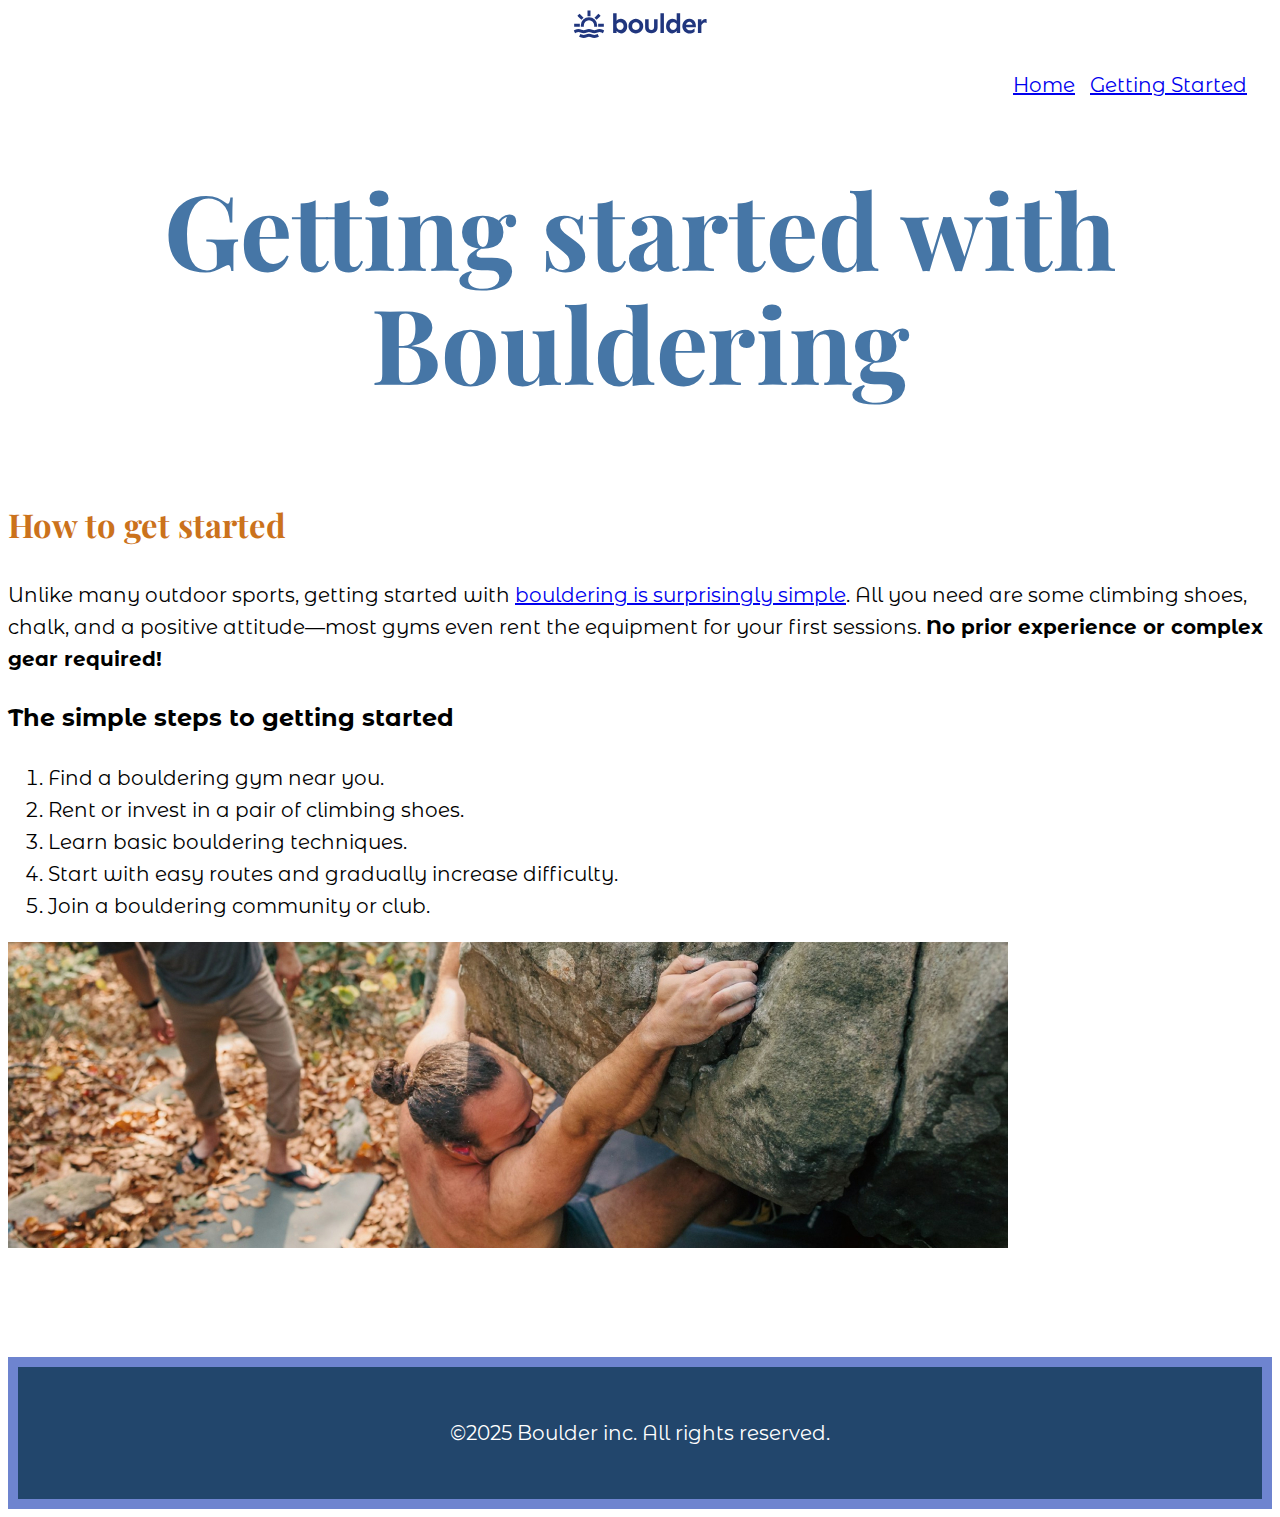
==== getting-started.html @ f8ac372c "project first commit" ====
<!DOCTYPE html>
<html>
    <head>
        <meta charset="UTF-8" />
        <meta name="viewport" content="width=device-width, initial-scale=1.0" />
        <title>Bouldering Website</title>
    
        <!--=============== FAVICON ===============-->
        <link href="/resources/images/favicon.ico" type="image/ico" sizes="32x32" rel="icon">
        <!--=============== Core theme CSS ===============-->
        <link href="/resources/css/style.css" rel="stylesheet" />
    </head>
    <body>
        <!--===============HEADER==============-->
        <header>
            <!-- logo -->
            <img src="./resources/images/logo.svg" alt="Boulder inc." />
            <!--===============NAVIGATION==============-->
            <nav>
                <ul class="menu">
                    <li class="menu-item">
                        <a href="./index.html">Home</a>
                    </li>
                    <li class="menu-item">
                        <a href="./getting-started.html">Getting Started</a>
                    </li>
                </ul>
             </nav>
        </header>

        <!--=============== MAIN ===============-->
        <main>
            <h1>Getting started with Bouldering</h1>
           
            <section>
                <h2>How to get started</h2>
                <p>Unlike many outdoor sports, getting started with <a href="./index.html">bouldering is surprisingly simple</a>. All you need are some climbing shoes, chalk, and a positive attitude—most gyms even rent the equipment for your first sessions. <strong>No prior experience or complex gear required!</strong></p>

                <!-- <img src="./resources/images/simple-steps.jpg" alt="A lady is doing a bouldering climbing in the gym." /> 
                <h3>Know Before You Go</h3>
                <p>Before you start climbing, learn proper falling technique and always check your landing zone. Taking basic safety precautions and learning gym etiquette will help ensure a fun and injury-free experience.</p> -->

                <h3>The simple steps to getting started</h3>
                <oL>
                    <li>Find a bouldering gym near you.</li>
                    <li>Rent or invest in a pair of climbing shoes.</li>
                    <li>Learn basic bouldering techniques.</li>
                    <li>Start with easy routes and gradually increase difficulty.</li>
                    <li>Join a bouldering community or club.</li>
                </oL>
                <img src="./resources/images/getting-started-outdoors.jpg" alt="An overhead angle of  a shirtless man climbing a boulder outdoors." />
            </section>
        </main>

        <!--=============== FOOTER ===============-->
        <footer>
            <p>©2025 Boulder inc. All rights reserved.</p>
        </footer>

    </body>
</html>
---- resources/css/style.css ----
@import url('https://fonts.googleapis.com/css2?family=Montserrat+Alternates:ital,wght@400;0,500;0,600;0,700;&family=Playfair+Display:ital,wght@0,400..900;1,400..900&display=swap');

* {
    box-sizing: border-box;
}

body { 
    font-family: "Montserrat Alternates", "sans-serif";
    font-size: 1.25rem;
    line-height: 1.6;
}

header {
    text-align: center;
}

h1 {
    font-family: "Playfair Display", serif;
    color: #4676A6;
    text-align: center;
    font-size: 6.5rem;
    line-height: 1.1;
}

h2 {
    font-family: "Playfair Display", serif;
    color: #CB721C;
    font-size: 2.05rem;
}

h3 {
    font-size: 1.5rem;
}

section {
    margin-block: 100px;
}

.hero-img {
    display: block;
    margin: atuto;
    width: 100%;
}

.menu {
    display: flex;
    justify-content: right;
    list-style-type: none;
    padding-right: 25px;
}

.menu-item {
    align-items: center;
    padding-left: 15px;
}


footer {
    background-color: #22466C;
    color: #FFFFFF;
    padding-block: 30px;
    text-align: center;
    border: 10px solid #6E84CF;
}
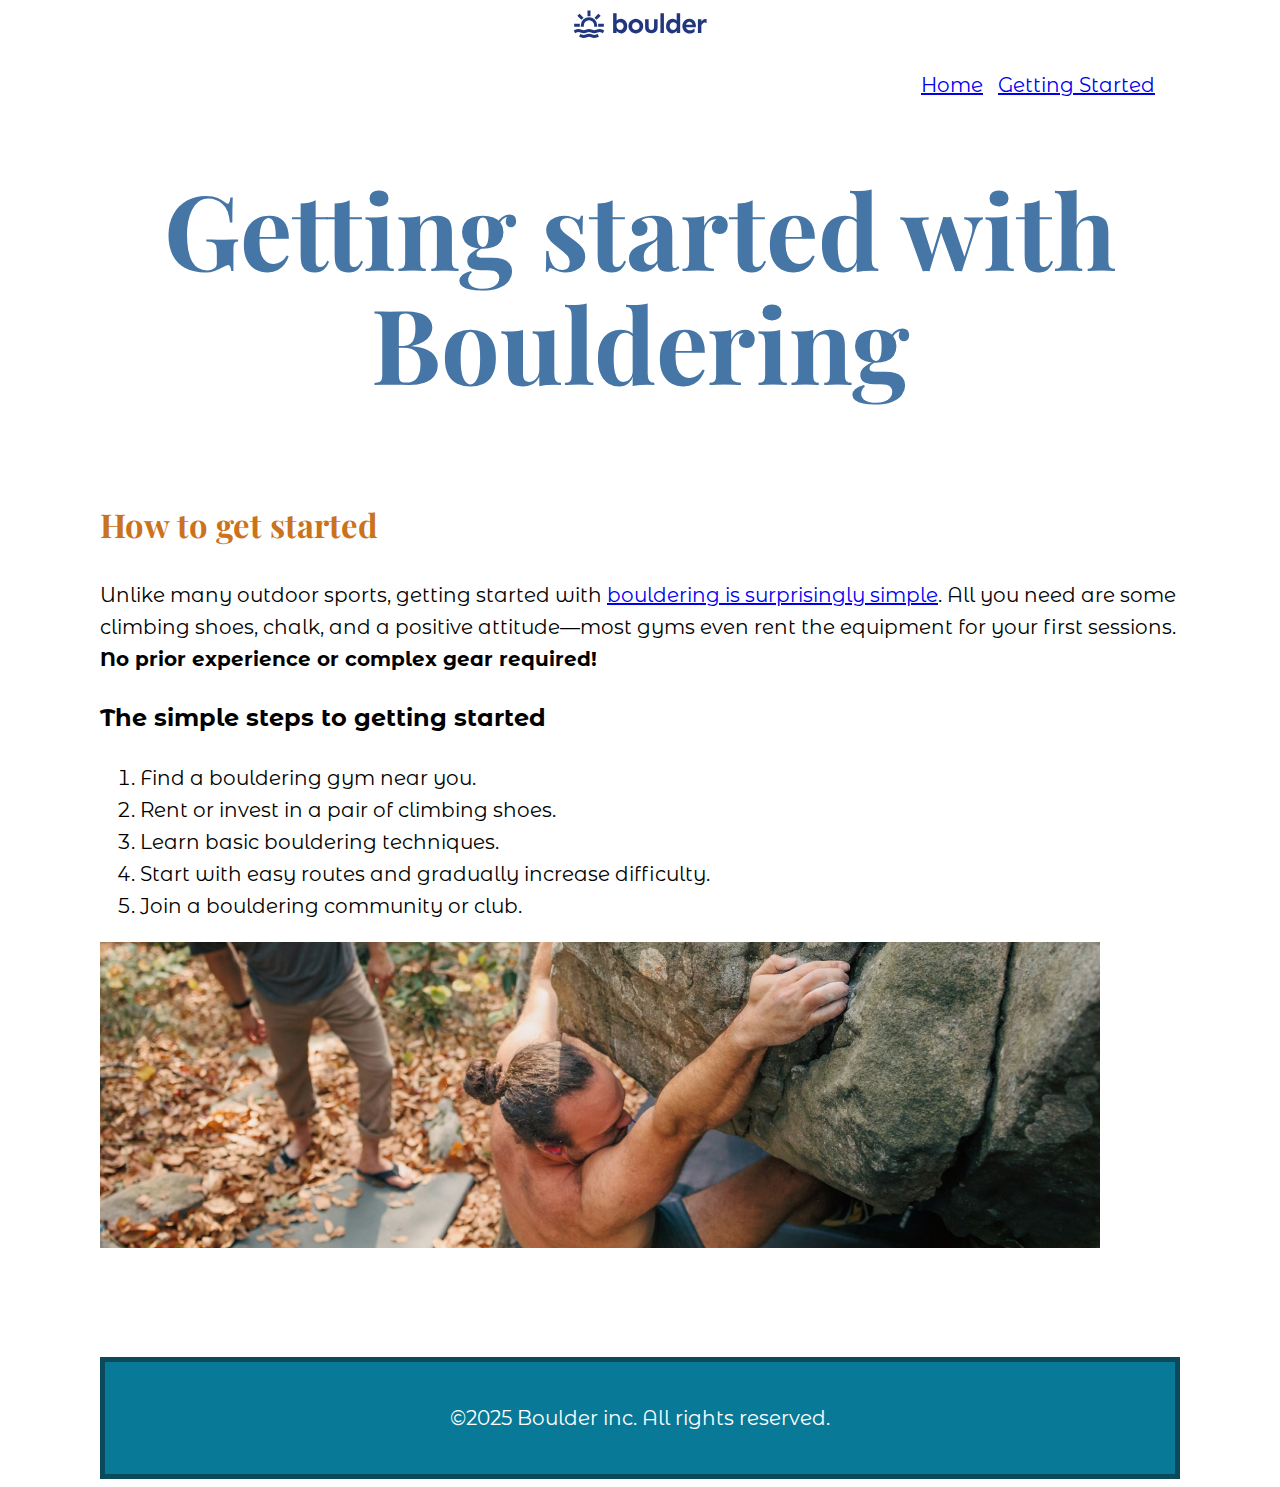
==== commit 35678635: "add teal background to a text" ====
--- a/getting-started.html
+++ b/getting-started.html
@@ -53,7 +53,7 @@
         </main>
 
         <!--=============== FOOTER ===============-->
-        <footer>
+        <footer class="teal-bg">
             <p>©2025 Boulder inc. All rights reserved.</p>
         </footer>
 
--- a/resources/css/style.css
+++ b/resources/css/style.css
@@ -8,6 +8,8 @@
     font-family: "Montserrat Alternates", "sans-serif";
     font-size: 1.25rem;
     line-height: 1.6;
+    margin-inline-start: 100px;
+    margin-inline-end: 100px;
 }
 
 header {
@@ -32,16 +34,6 @@
     font-size: 1.5rem;
 }
 
-section {
-    margin-block: 100px;
-}
-
-.hero-img {
-    display: block;
-    margin: atuto;
-    width: 100%;
-}
-
 .menu {
     display: flex;
     justify-content: right;
@@ -54,11 +46,24 @@
     padding-left: 15px;
 }
 
+section {
+    margin-block: 100px;
+}
+
+.hero-img {
+    display: block;
+    margin: atuto;
+    width: 100%;
+}
+
+.teal-bg {
+    background-color: #087A98;
+    color: #FFFFFF;
+    border: 5px solid #0B4A5A;
+    text-align: center;
+    padding: 20px;
+}
 
 footer {
-    background-color: #22466C;
-    color: #FFFFFF;
-    padding-block: 30px;
     text-align: center;
-    border: 10px solid #6E84CF;
 }
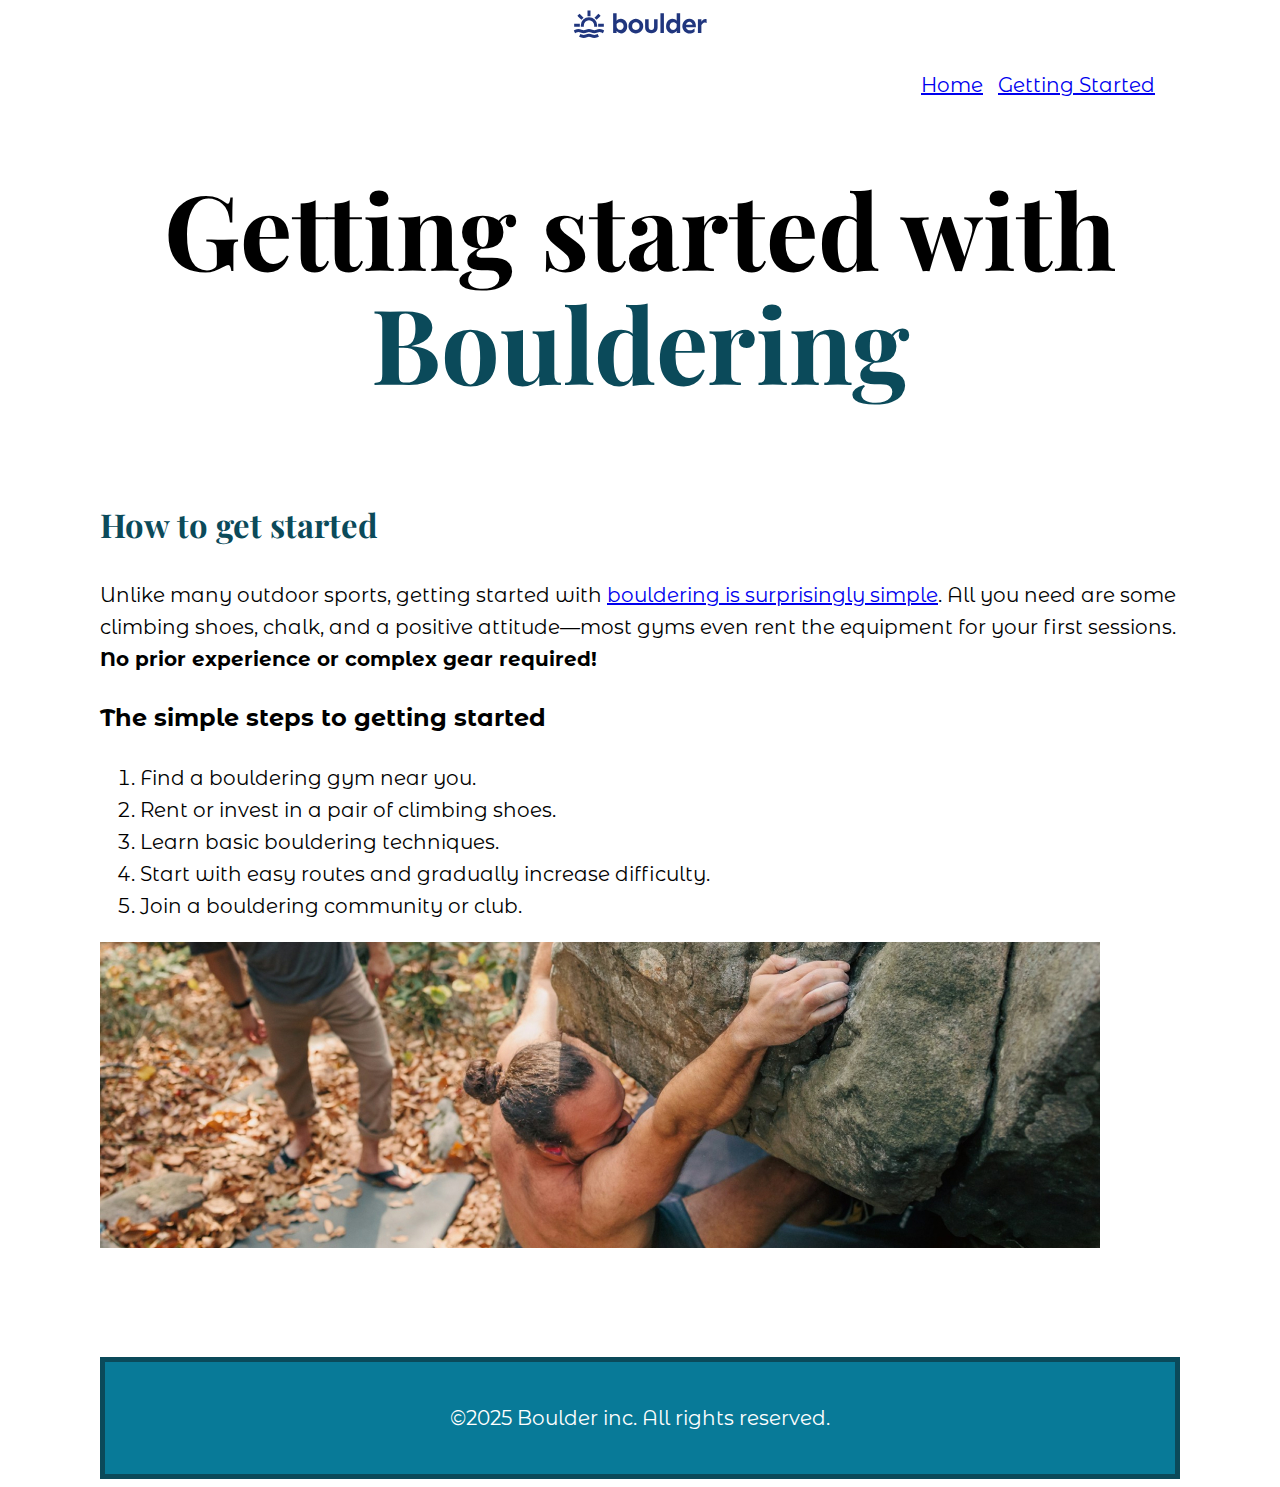
==== commit b91eed02: "add style to the text" ====
--- a/getting-started.html
+++ b/getting-started.html
@@ -30,10 +30,10 @@
 
         <!--=============== MAIN ===============-->
         <main>
-            <h1>Getting started with Bouldering</h1>
+            <h1>Getting started with <span class="teal-text">Bouldering</span></h1>
            
             <section>
-                <h2>How to get started</h2>
+                <h2 class="teal-text">How to get started</h2>
                 <p>Unlike many outdoor sports, getting started with <a href="./index.html">bouldering is surprisingly simple</a>. All you need are some climbing shoes, chalk, and a positive attitude—most gyms even rent the equipment for your first sessions. <strong>No prior experience or complex gear required!</strong></p>
 
                 <!-- <img src="./resources/images/simple-steps.jpg" alt="A lady is doing a bouldering climbing in the gym." /> 
--- a/resources/css/style.css
+++ b/resources/css/style.css
@@ -18,7 +18,6 @@
 
 h1 {
     font-family: "Playfair Display", serif;
-    color: #4676A6;
     text-align: center;
     font-size: 6.5rem;
     line-height: 1.1;
@@ -56,6 +55,10 @@
     width: 100%;
 }
 
+.teal-text {
+    color: #0B4A5A;
+}
+
 .teal-bg {
     background-color: #087A98;
     color: #FFFFFF;
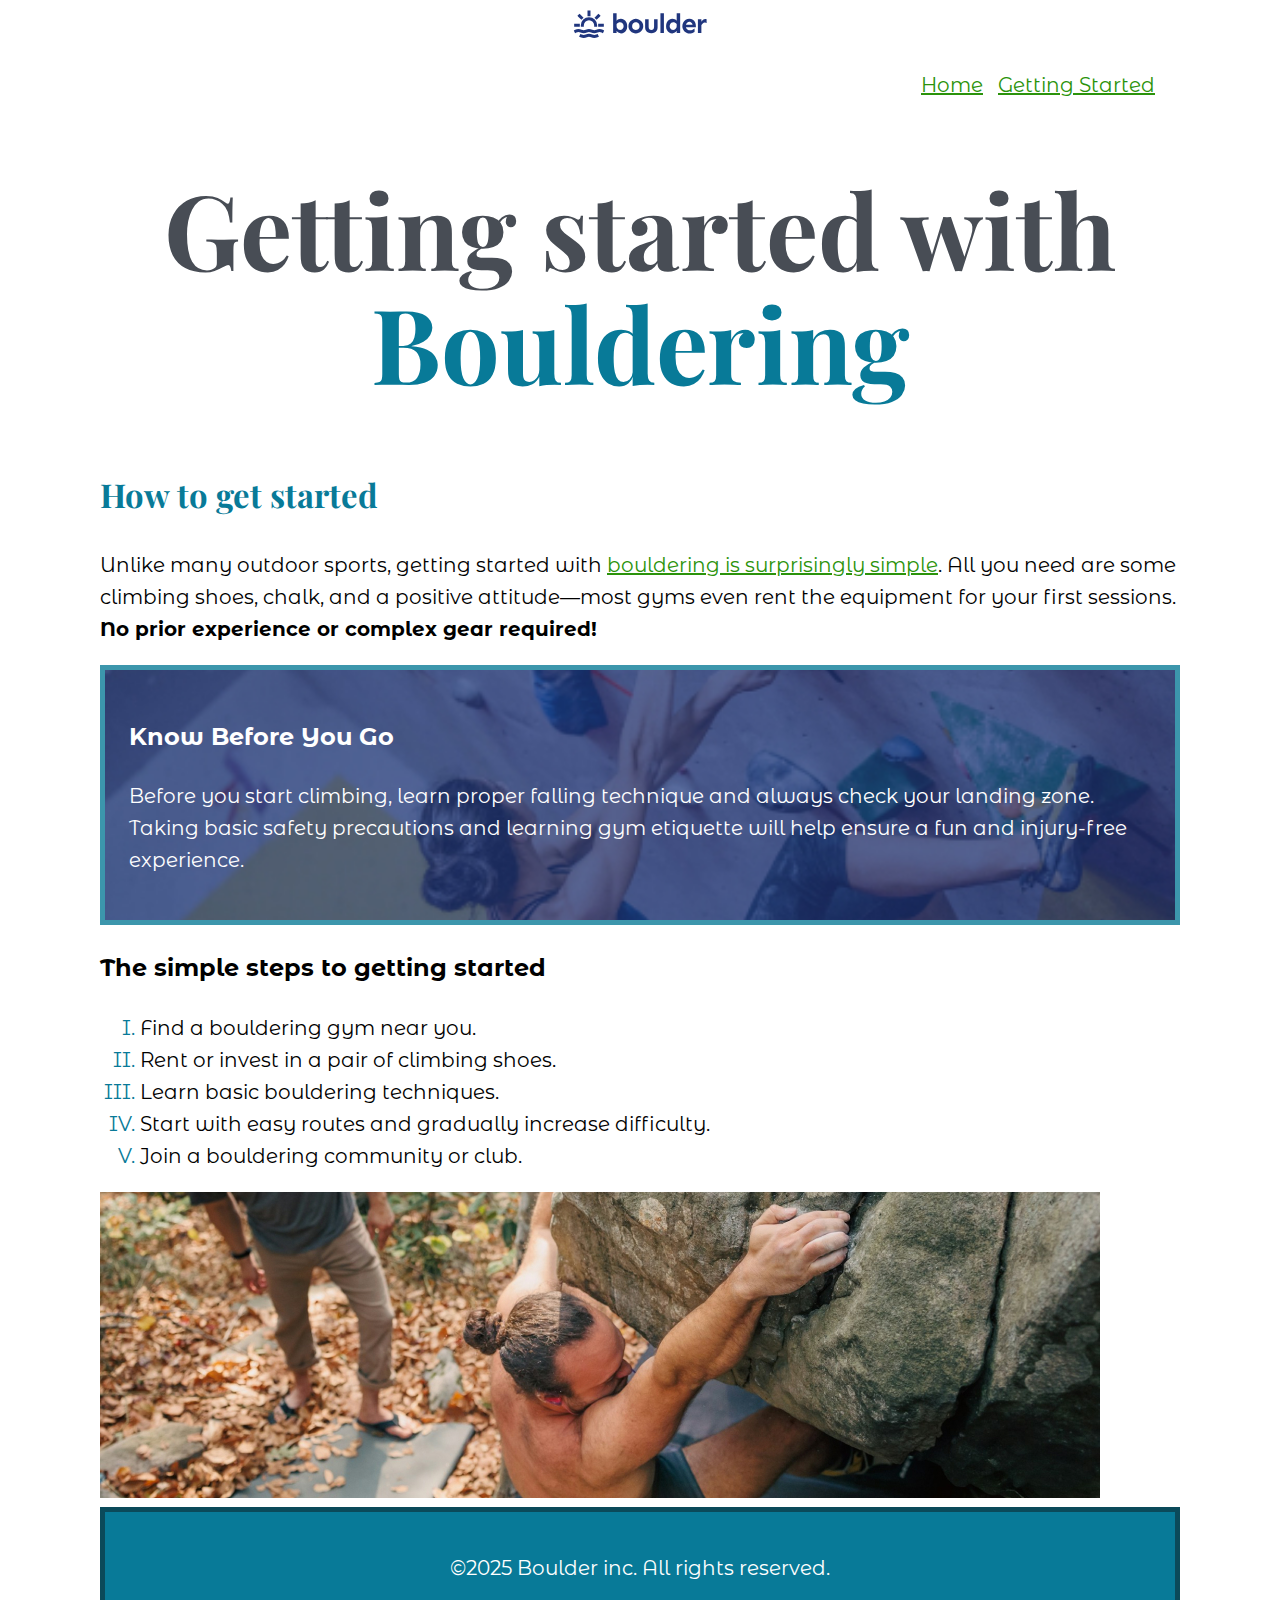
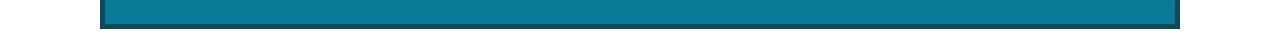
==== commit 4e2e453e: "add background image" ====
--- a/getting-started.html
+++ b/getting-started.html
@@ -36,9 +36,12 @@
                 <h2 class="teal-text">How to get started</h2>
                 <p>Unlike many outdoor sports, getting started with <a href="./index.html">bouldering is surprisingly simple</a>. All you need are some climbing shoes, chalk, and a positive attitude—most gyms even rent the equipment for your first sessions. <strong>No prior experience or complex gear required!</strong></p>
 
-                <!-- <img src="./resources/images/simple-steps.jpg" alt="A lady is doing a bouldering climbing in the gym." /> 
-                <h3>Know Before You Go</h3>
-                <p>Before you start climbing, learn proper falling technique and always check your landing zone. Taking basic safety precautions and learning gym etiquette will help ensure a fun and injury-free experience.</p> -->
+               <div class="climber-bg"> 
+                    <h3>Know Before You Go</h3>
+                    <p>
+                    Before you start climbing, learn proper falling technique and always check your landing zone. Taking basic safety precautions and learning gym etiquette will help ensure a fun and injury-free experience.
+                    </p> 
+                </div>
 
                 <h3>The simple steps to getting started</h3>
                 <oL>
--- a/resources/css/style.css
+++ b/resources/css/style.css
@@ -19,6 +19,7 @@
 h1 {
     font-family: "Playfair Display", serif;
     text-align: center;
+    color: #484D55;
     font-size: 6.5rem;
     line-height: 1.1;
 }
@@ -45,10 +46,34 @@
     padding-left: 15px;
 }
 
-section {
-    margin-block: 100px;
+a {
+    color: #2B930B;
 }
 
+a:hover,
+a:focus-visible {
+    color: #4fc42b;
+    text-decoration-style: dashed;
+    text-decoration-color: #62f336;
+}
+
+ul {
+    list-style: circle;
+}
+
+section ul li::marker {
+    content: '🔥 ';
+}
+
+ol {
+    list-style: upper-roman;
+}
+
+
+ol li::marker{
+    color: #087A98;
+}
+ 
 .hero-img {
     display: block;
     margin: atuto;
@@ -56,7 +81,7 @@
 }
 
 .teal-text {
-    color: #0B4A5A;
+    color: #087A98;
 }
 
 .teal-bg {
@@ -67,6 +92,20 @@
     padding: 20px;
 }
 
+.teal-bg strong {
+    color: #9df0f0;
+}
+
+.climber-bg {
+    background-image: url("/resources/images/simple-steps.jpg");
+    color: #FFFFFF;
+    padding: 24px;
+    border: 5px solid #3c96ac;
+    background-repeat: no-repeat;
+    background-position: center;
+    background-size: cover;
+}
+
 footer {
     text-align: center;
 }
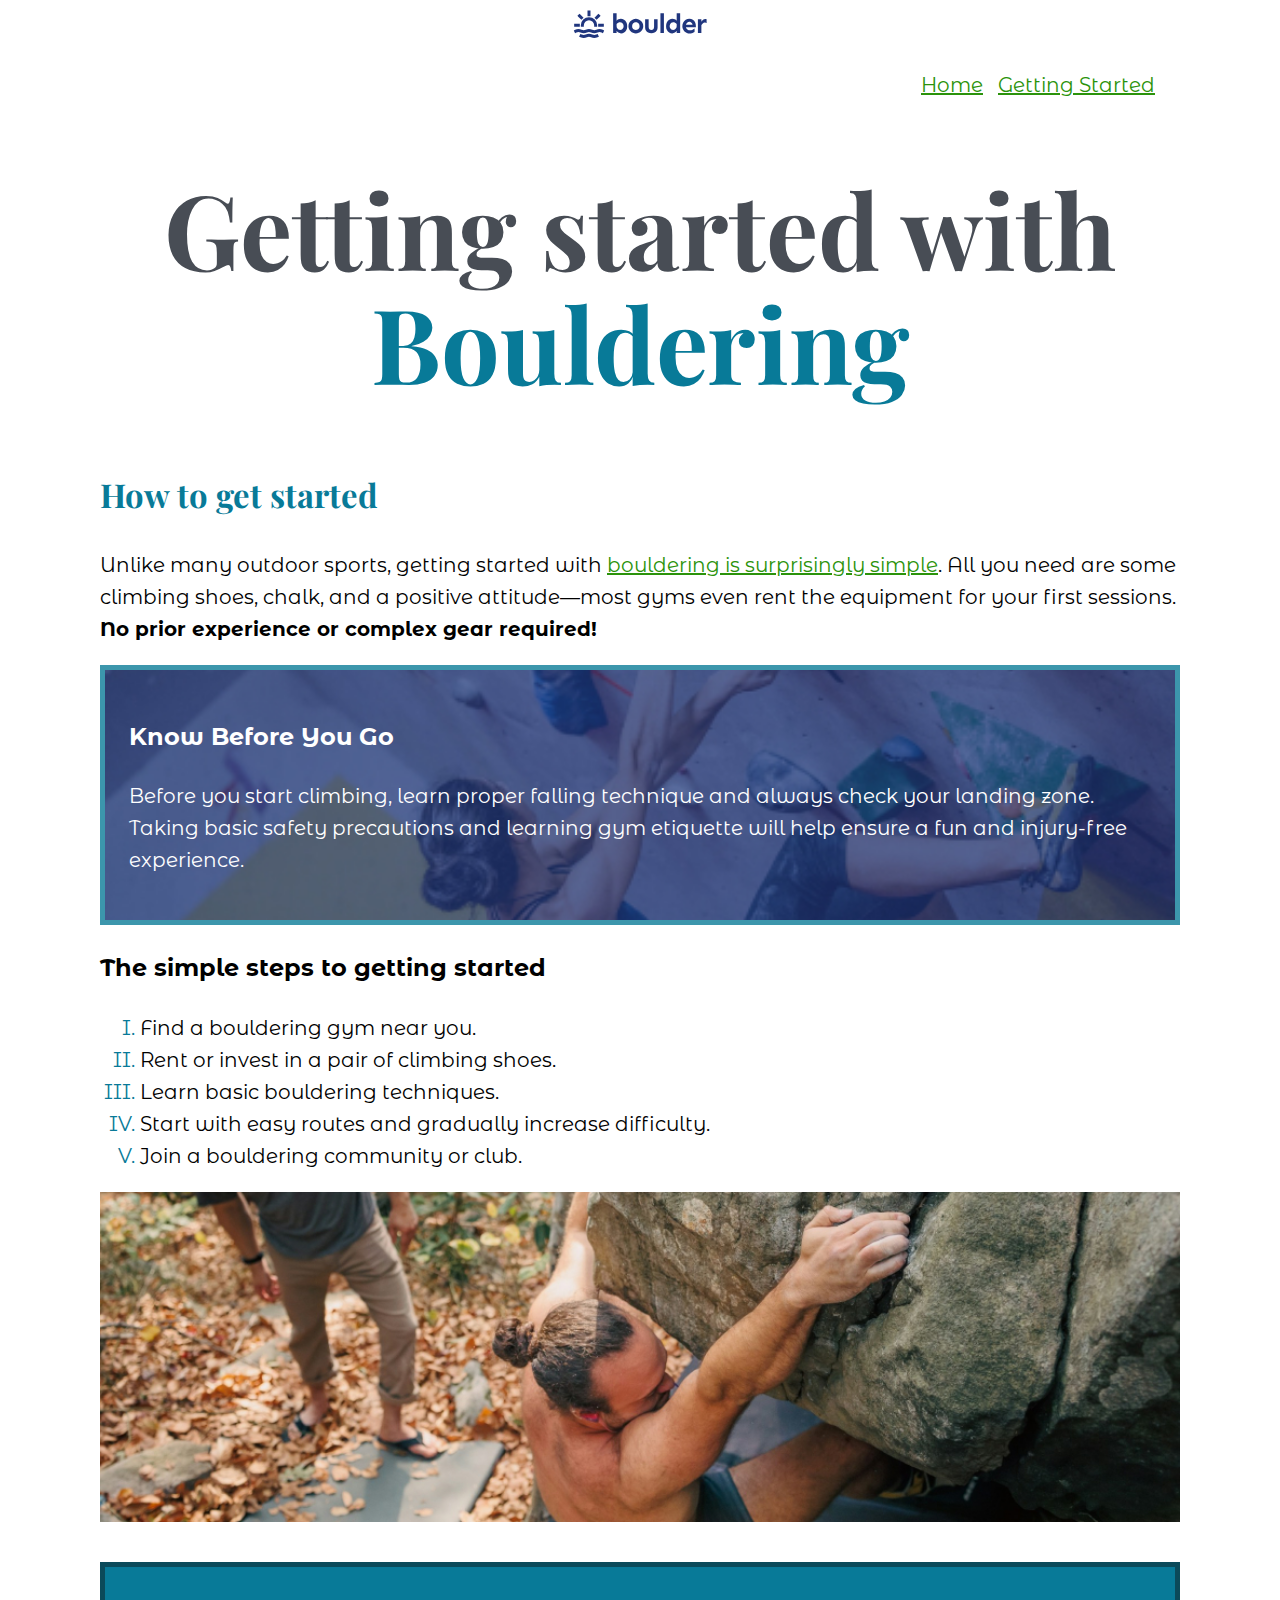
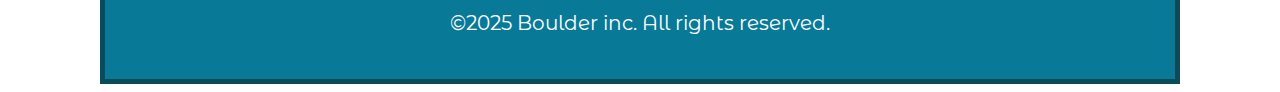
==== commit a96d391f: "position some of the images" ====
--- a/getting-started.html
+++ b/getting-started.html
@@ -51,7 +51,7 @@
                     <li>Start with easy routes and gradually increase difficulty.</li>
                     <li>Join a bouldering community or club.</li>
                 </oL>
-                <img src="./resources/images/getting-started-outdoors.jpg" alt="An overhead angle of  a shirtless man climbing a boulder outdoors." />
+                <img src="./resources/images/getting-started-outdoors.jpg" alt="An overhead angle of  a shirtless man climbing a boulder outdoors." class="position-img" />
             </section>
         </main>
 
--- a/resources/css/style.css
+++ b/resources/css/style.css
@@ -74,10 +74,11 @@
     color: #087A98;
 }
  
-.hero-img {
+.position-img {
     display: block;
     margin: atuto;
     width: 100%;
+    padding-block-end: 40px;
 }
 
 .teal-text {
@@ -101,6 +102,7 @@
     color: #FFFFFF;
     padding: 24px;
     border: 5px solid #3c96ac;
+    background-color: #3c96ac;
     background-repeat: no-repeat;
     background-position: center;
     background-size: cover;
